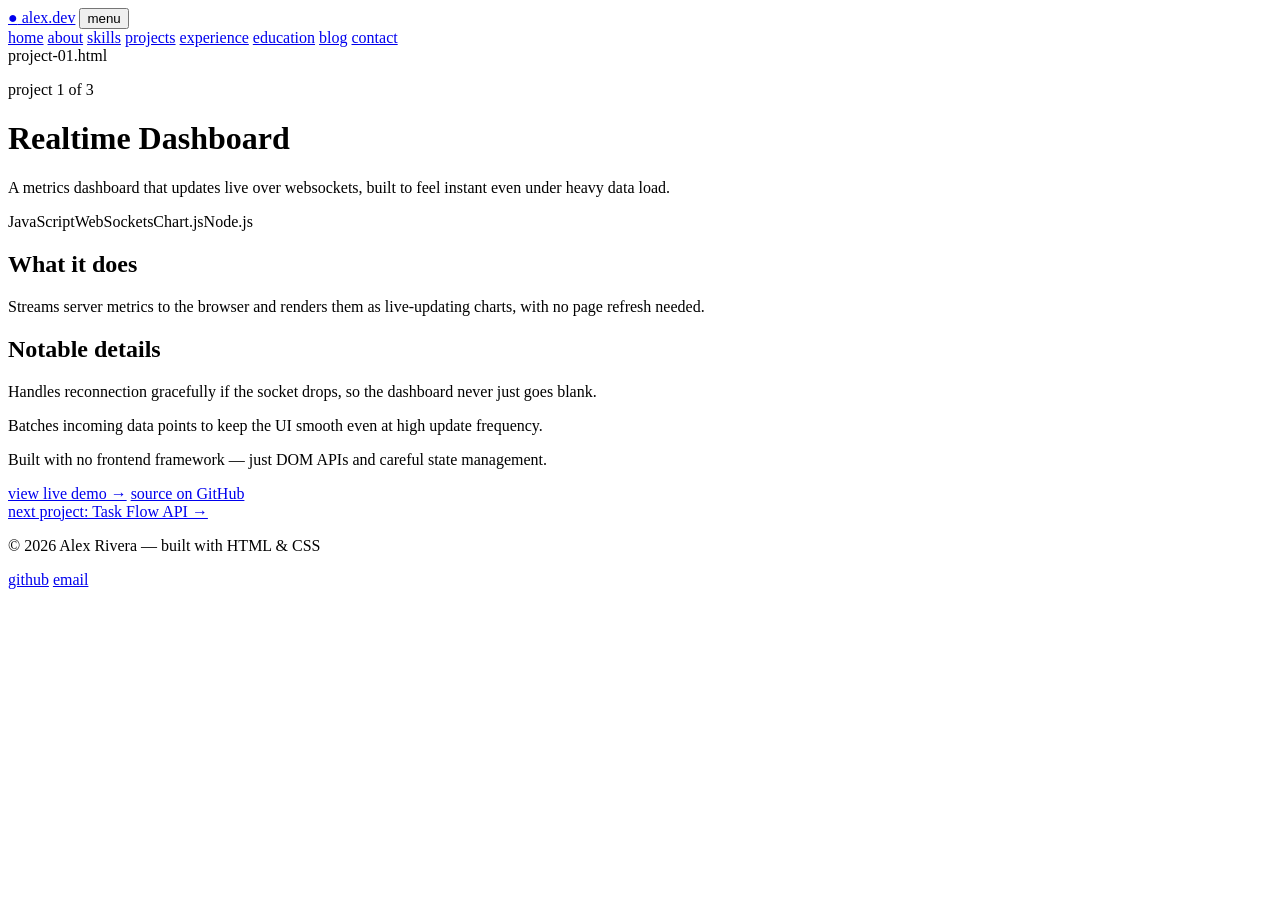
==== projects-01.html @ 83e4cebb "Add files via upload" ====
<!DOCTYPE html>
<html lang="en">
<head>
<meta charset="UTF-8">
<meta name="viewport" content="width=device-width, initial-scale=1.0">
<title>Projects — Alex Rivera</title>
<link rel="stylesheet" href="css/style.css">
</head>
<body>

<nav class="topnav">
  <div class="topnav-inner">
    <a href="index.html" class="brand"><span class="dot">●</span> alex.dev</a>
    <button class="navtoggle" aria-label="Toggle navigation">menu</button>
    <div class="navlinks">
      <a href="index.html">home</a>
      <a href="about.html">about</a>
      <a href="skills.html">skills</a>
      <a href="projects-01.html" class="active">projects</a>
      <a href="experience.html">experience</a>
      <a href="education.html">education</a>
      <a href="blog.html">blog</a>
      <a href="contact.html">contact</a>
    </div>
  </div>
</nav>

<div class="shell">
  <div class="pane">
    <div class="pane-tabbar">
      <div class="pane-tab current">project-01.html</div>
      <div class="pane-dots"><span></span><span></span><span></span></div>
    </div>
    <div class="pane-body">
      <p class="eyebrow">project 1 of 3</p>
      <h1>Realtime Dashboard</h1>
      <p style="margin-top:18px;">A metrics dashboard that updates live over websockets, built to feel instant even under heavy data load.</p>

      <div class="pillrow">
        <span class="pill">JavaScript</span><span class="pill">WebSockets</span><span class="pill">Chart.js</span><span class="pill">Node.js</span>
      </div>

      <section class="reveal">
        <h2>What it does</h2>
        <p>Streams server metrics to the browser and renders them as live-updating charts, with no page refresh needed.</p>
      </section>

      <section class="reveal">
        <h2>Notable details</h2>
        <div class="grid">
          <div class="card"><p>Handles reconnection gracefully if the socket drops, so the dashboard never just goes blank.</p></div><div class="card"><p>Batches incoming data points to keep the UI smooth even at high update frequency.</p></div><div class="card"><p>Built with no frontend framework — just DOM APIs and careful state management.</p></div>
        </div>
      </section>

      <div class="btnrow">
        <a href="#" class="btn btn-primary">view live demo →</a>
        <a href="#" class="btn">source on GitHub</a>
      </div>

      <section class="reveal">
        <a href="projects-02.html" class="inline-link">next project: Task Flow API →</a>
      </section>

    </div>
  </div>
</div>

<footer>
  <div class="shell">
    <p>© 2026 Alex Rivera — built with HTML &amp; CSS</p>
    <div class="footlinks">
      <a href="https://github.com/" target="_blank" rel="noopener">github</a>
      <a href="contact.html">email</a>
    </div>
  </div>
</footer>

<script src="assets/main.js"></script>
</body>
</html>
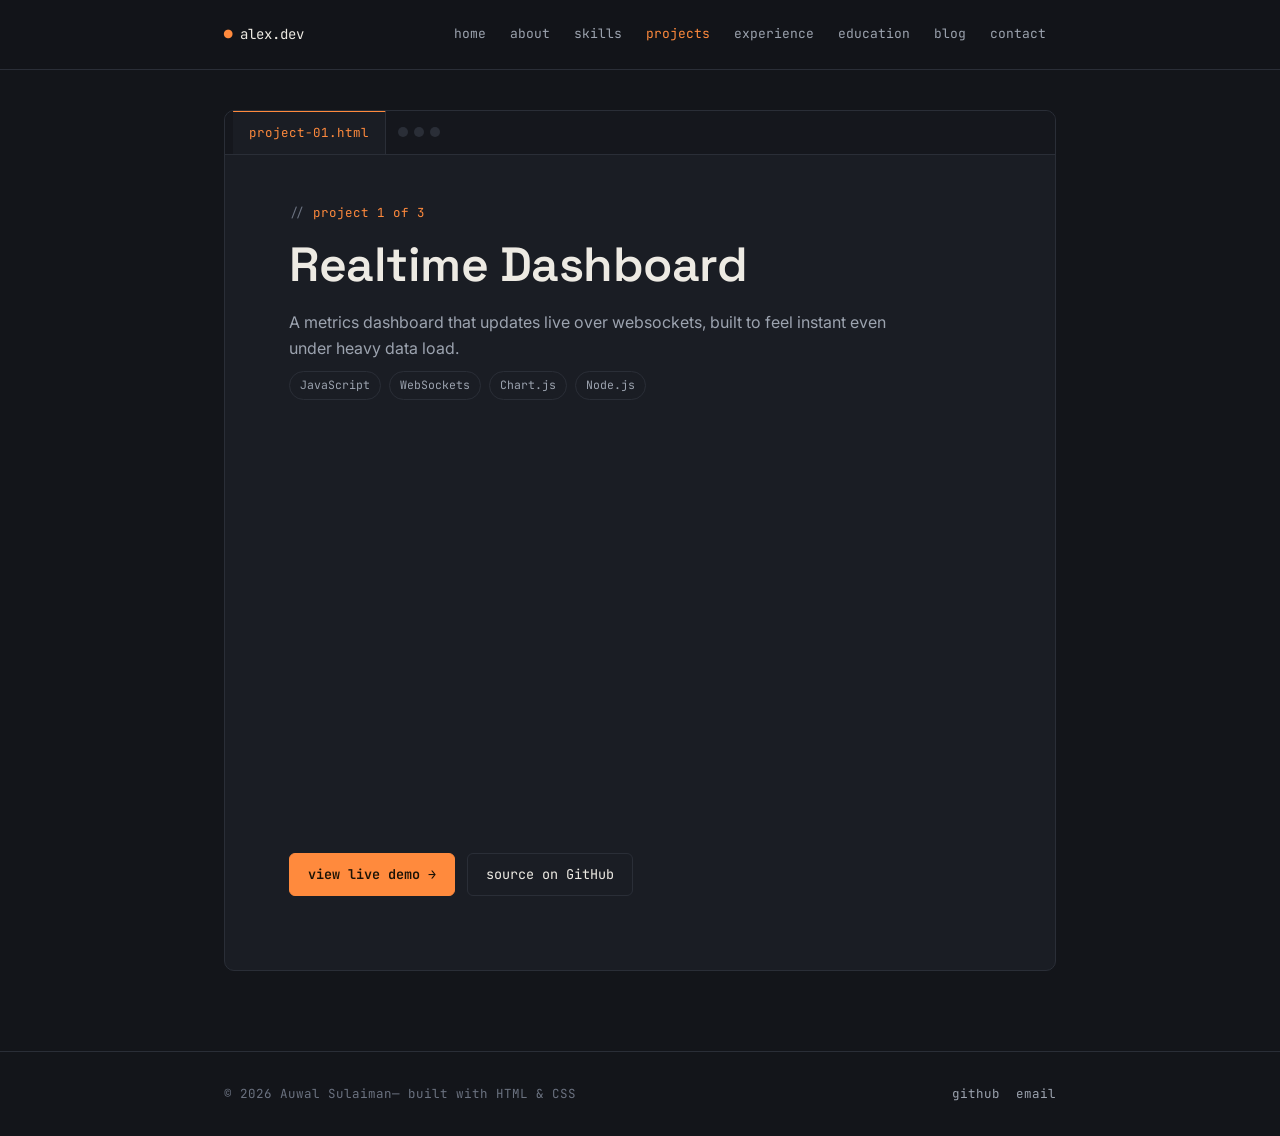
==== commit e584f7cb: "Update projects-01.html" ====
--- a/projects-01.html
+++ b/projects-01.html
@@ -4,7 +4,7 @@
 <meta charset="UTF-8">
 <meta name="viewport" content="width=device-width, initial-scale=1.0">
 <title>Projects — Alex Rivera</title>
-<link rel="stylesheet" href="css/style.css">
+<link rel="stylesheet" href="style.css">
 </head>
 <body>
 
@@ -19,7 +19,7 @@
       <a href="projects-01.html" class="active">projects</a>
       <a href="experience.html">experience</a>
       <a href="education.html">education</a>
-      <a href="blog.html">blog</a>
+      <a href="certificate.html">blog</a>
       <a href="contact.html">contact</a>
     </div>
   </div>
@@ -67,7 +67,7 @@
 
 <footer>
   <div class="shell">
-    <p>© 2026 Alex Rivera — built with HTML &amp; CSS</p>
+    <p>© 2026 Auwal Sulaiman— built with HTML &amp; CSS</p>
     <div class="footlinks">
       <a href="https://github.com/" target="_blank" rel="noopener">github</a>
       <a href="contact.html">email</a>
@@ -75,6 +75,6 @@
   </div>
 </footer>
 
-<script src="assets/main.js"></script>
+<script src="main.js"></script>
 </body>
 </html>
--- a/style.css
+++ b/style.css
@@ -0,0 +1,367 @@
+@import url('https://fonts.googleapis.com/css2?family=Space+Grotesk:wght@500;600;700&family=Inter:wght@400;500;600&family=JetBrains+Mono:wght@400;500;600&display=swap');
+
+/* ---------- Tokens ---------- */
+:root {
+  --bg:        #13151A;
+  --bg-raised: #1A1D24;
+  --border:    #2A2E37;
+  --text:      #EDEAE3;
+  --text-dim:  #9CA3AF;
+  --text-mute: #6B7280;
+  --accent:    #FF8A3D;
+  --accent-dim:#7A4A26;
+  --ok:        #7FB07F;
+
+  --display: 'Space Grotesk', sans-serif;
+  --body:    'Inter', sans-serif;
+  --mono:    'JetBrains Mono', monospace;
+
+  --max: 880px;
+}
+
+* { margin: 0; padding: 0; box-sizing: border-box; }
+
+html { scroll-behavior: smooth; }
+
+body {
+  background: var(--bg);
+  color: var(--text);
+  font-family: var(--body);
+  line-height: 1.6;
+  font-size: 16px;
+  -webkit-font-smoothing: antialiased;
+}
+
+a { color: inherit; text-decoration: none; }
+
+img { max-width: 100%; display: block; }
+
+:focus-visible {
+  outline: 2px solid var(--accent);
+  outline-offset: 3px;
+}
+
+@media (prefers-reduced-motion: reduce) {
+  * { animation: none !important; transition: none !important; scroll-behavior: auto !important; }
+}
+
+/* ---------- Layout shell ---------- */
+.shell {
+  max-width: var(--max);
+  margin: 0 auto;
+  padding: 0 24px;
+}
+
+/* Top nav */
+.topnav {
+  border-bottom: 1px solid var(--border);
+  position: sticky;
+  top: 0;
+  background: rgba(19, 21, 26, 0.92);
+  backdrop-filter: blur(6px);
+  z-index: 50;
+}
+.topnav-inner {
+  max-width: var(--max);
+  margin: 0 auto;
+  padding: 18px 24px;
+  display: flex;
+  align-items: center;
+  justify-content: space-between;
+  gap: 16px;
+}
+.brand {
+  font-family: var(--mono);
+  font-size: 14px;
+  color: var(--text);
+  display: flex;
+  align-items: center;
+  gap: 8px;
+  white-space: nowrap;
+}
+.brand .dot { color: var(--accent); }
+.navlinks {
+  display: flex;
+  gap: 4px;
+  flex-wrap: wrap;
+  font-family: var(--mono);
+  font-size: 13px;
+}
+.navlinks a {
+  padding: 6px 10px;
+  border-radius: 4px;
+  color: var(--text-dim);
+  transition: color .15s, background .15s;
+}
+.navlinks a:hover { color: var(--text); background: var(--bg-raised); }
+.navlinks a.active { color: var(--accent); }
+
+.navtoggle {
+  display: none;
+  background: none;
+  border: 1px solid var(--border);
+  color: var(--text);
+  font-family: var(--mono);
+  font-size: 13px;
+  padding: 6px 10px;
+  border-radius: 4px;
+}
+
+@media (max-width: 760px) {
+  .navlinks {
+    display: none;
+    width: 100%;
+    flex-direction: column;
+    gap: 2px;
+  }
+  .navlinks.open { display: flex; }
+  .topnav-inner { flex-wrap: wrap; }
+  .navtoggle { display: inline-block; }
+}
+
+/* ---------- The "editor pane" signature ---------- */
+.pane {
+  margin: 40px auto 80px;
+  border: 1px solid var(--border);
+  border-radius: 10px;
+  overflow: hidden;
+  background: var(--bg-raised);
+}
+.pane-tabbar {
+  display: flex;
+  align-items: center;
+  border-bottom: 1px solid var(--border);
+  background: #15171D;
+  padding: 0 8px;
+  overflow-x: auto;
+}
+.pane-tab {
+  font-family: var(--mono);
+  font-size: 12.5px;
+  color: var(--text-mute);
+  padding: 11px 16px;
+  border-right: 1px solid var(--border);
+  white-space: nowrap;
+}
+.pane-tab.current {
+  color: var(--accent);
+  background: var(--bg-raised);
+  border-top: 2px solid var(--accent);
+  margin-top: -1px;
+}
+.pane-dots { display: flex; gap: 6px; padding: 0 12px; }
+.pane-dots span { width: 10px; height: 10px; border-radius: 50%; background: var(--border); }
+
+.pane-body { padding: 48px clamp(24px, 6vw, 64px); }
+
+/* ---------- Type ---------- */
+h1, h2, h3 {
+  font-family: var(--display);
+  font-weight: 600;
+  letter-spacing: -0.01em;
+  line-height: 1.15;
+}
+h1 { font-size: clamp(32px, 5vw, 48px); }
+h2 { font-size: clamp(24px, 3.4vw, 30px); margin-bottom: 18px; }
+h3 { font-size: 19px; margin-bottom: 6px; }
+
+.eyebrow {
+  font-family: var(--mono);
+  font-size: 12.5px;
+  color: var(--accent);
+  text-transform: lowercase;
+  margin-bottom: 14px;
+  display: flex;
+  align-items: center;
+  gap: 8px;
+}
+.eyebrow::before { content: "//"; color: var(--text-mute); }
+
+p { color: var(--text-dim); max-width: 640px; }
+p + p { margin-top: 14px; }
+
+section + section { margin-top: 56px; padding-top: 40px; border-top: 1px solid var(--border); }
+
+/* cursor blink for hero name */
+.cursor {
+  display: inline-block;
+  width: 3px;
+  height: 1em;
+  background: var(--accent);
+  margin-left: 6px;
+  vertical-align: -2px;
+  animation: blink 1.1s steps(1) infinite;
+}
+@keyframes blink { 50% { opacity: 0; } }
+
+/* ---------- Buttons / links ---------- */
+.btn {
+  display: inline-flex;
+  align-items: center;
+  gap: 8px;
+  font-family: var(--mono);
+  font-size: 13.5px;
+  padding: 10px 18px;
+  border-radius: 6px;
+  border: 1px solid var(--border);
+  transition: border-color .15s, color .15s, transform .1s;
+}
+.btn:hover { border-color: var(--accent); color: var(--accent); }
+.btn:active { transform: translateY(1px); }
+.btn-primary {
+  background: var(--accent);
+  color: #1A1206;
+  border-color: var(--accent);
+  font-weight: 600;
+}
+.btn-primary:hover { color: #1A1206; opacity: .92; border-color: var(--accent); }
+
+.btnrow { display: flex; gap: 12px; flex-wrap: wrap; margin-top: 28px; }
+
+.inline-link {
+  color: var(--accent);
+  border-bottom: 1px solid var(--accent-dim);
+}
+.inline-link:hover { border-bottom-color: var(--accent); }
+
+/* ---------- Cards / grid ---------- */
+.grid {
+  display: grid;
+  grid-template-columns: repeat(auto-fit, minmax(220px, 1fr));
+  gap: 16px;
+  margin-top: 20px;
+}
+.card {
+  border: 1px solid var(--border);
+  border-radius: 8px;
+  padding: 20px;
+  background: var(--bg);
+  transition: border-color .15s, transform .15s;
+}
+.card:hover { border-color: var(--accent-dim); transform: translateY(-2px); }
+.card .tag {
+  font-family: var(--mono);
+  font-size: 11px;
+  color: var(--text-mute);
+  text-transform: uppercase;
+  letter-spacing: .04em;
+}
+
+/* tags / pills */
+.pill {
+  font-family: var(--mono);
+  font-size: 11.5px;
+  padding: 4px 10px;
+  border-radius: 100px;
+  border: 1px solid var(--border);
+  color: var(--text-dim);
+  display: inline-block;
+}
+.pillrow { display: flex; flex-wrap: wrap; gap: 8px; margin-top: 10px; }
+
+/* status dot, like git status */
+.status {
+  font-family: var(--mono);
+  font-size: 12.5px;
+  color: var(--text-mute);
+  display: inline-flex;
+  align-items: center;
+  gap: 6px;
+}
+.status::before {
+  content: "";
+  width: 7px; height: 7px;
+  border-radius: 50%;
+  background: var(--ok);
+}
+
+/* skill bars */
+.skill-row { margin-bottom: 16px; }
+.skill-label {
+  display: flex;
+  justify-content: space-between;
+  font-family: var(--mono);
+  font-size: 13px;
+  margin-bottom: 6px;
+  color: var(--text);
+}
+.skill-label span:last-child { color: var(--text-mute); }
+.skill-track {
+  height: 6px;
+  border-radius: 100px;
+  background: var(--bg);
+  border: 1px solid var(--border);
+  overflow: hidden;
+}
+.skill-fill { height: 100%; background: var(--accent); border-radius: 100px; }
+
+/* timeline */
+.tl-item { position: relative; padding-left: 28px; padding-bottom: 32px; border-left: 1px solid var(--border); margin-left: 4px; }
+.tl-item:last-child { border-color: transparent; padding-bottom: 0; }
+.tl-item::before {
+  content: "";
+  position: absolute;
+  left: -4.5px; top: 4px;
+  width: 9px; height: 9px;
+  border-radius: 50%;
+  background: var(--accent);
+  border: 2px solid var(--bg-raised);
+}
+.tl-date { font-family: var(--mono); font-size: 12px; color: var(--text-mute); margin-bottom: 4px; }
+
+/* footer */
+footer {
+  border-top: 1px solid var(--border);
+  padding: 32px 24px;
+  text-align: center;
+}
+footer .shell {
+  display: flex;
+  justify-content: space-between;
+  align-items: center;
+  flex-wrap: wrap;
+  gap: 12px;
+  text-align: left;
+}
+footer p { font-family: var(--mono); font-size: 12.5px; color: var(--text-mute); margin: 0; }
+.footlinks { display: flex; gap: 16px; font-family: var(--mono); font-size: 12.5px; }
+.footlinks a { color: var(--text-dim); }
+.footlinks a:hover { color: var(--accent); }
+
+/* fade-in on scroll */
+.reveal {
+  opacity: 0;
+  transform: translateY(8px);
+  transition: opacity .5s ease, transform .5s ease;
+}
+.reveal.in { opacity: 1; transform: translateY(0); }
+
+/* blog list */
+.post {
+  padding: 18px 0;
+  border-bottom: 1px solid var(--border);
+}
+.post:last-child { border-bottom: none; }
+.post-meta { font-family: var(--mono); font-size: 12px; color: var(--text-mute); margin-bottom: 4px; }
+
+/* contact form */
+.field { margin-bottom: 18px; }
+.field label {
+  display: block;
+  font-family: var(--mono);
+  font-size: 12.5px;
+  color: var(--text-mute);
+  margin-bottom: 6px;
+}
+.field input, .field textarea {
+  width: 100%;
+  background: var(--bg);
+  border: 1px solid var(--border);
+  border-radius: 6px;
+  padding: 10px 12px;
+  color: var(--text);
+  font-family: var(--body);
+  font-size: 14px;
+}
+.field input:focus, .field textarea:focus { outline: none; border-color: var(--accent); }
+.field textarea { resize: vertical; min-height: 120px; }
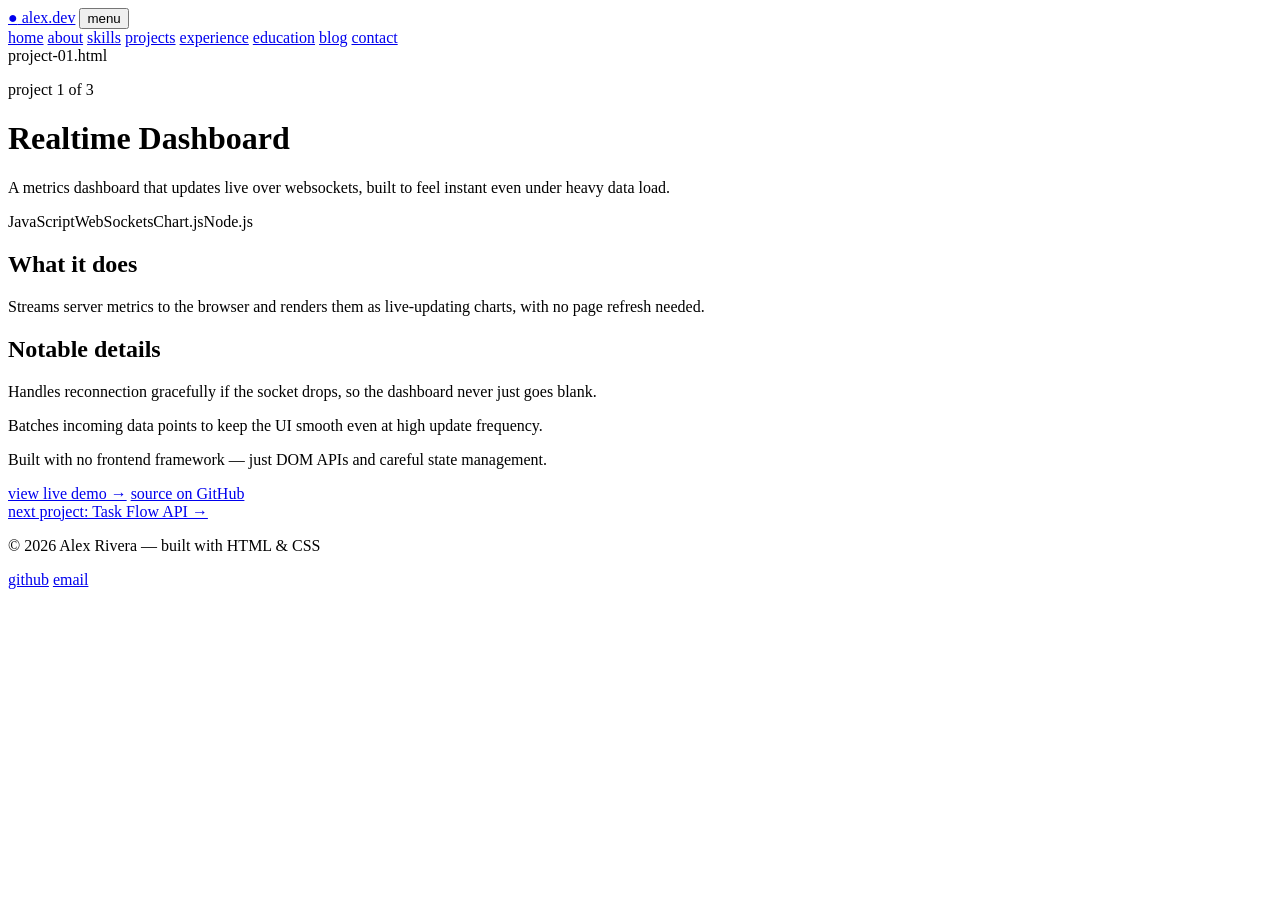
==== commit 18df3dcf: "Add files via upload" ====
--- a/projects-01.html
+++ b/projects-01.html
@@ -4,7 +4,7 @@
 <meta charset="UTF-8">
 <meta name="viewport" content="width=device-width, initial-scale=1.0">
 <title>Projects — Alex Rivera</title>
-<link rel="stylesheet" href="style.css">
+<link rel="stylesheet" href="css/style.css">
 </head>
 <body>
 
@@ -19,7 +19,7 @@
       <a href="projects-01.html" class="active">projects</a>
       <a href="experience.html">experience</a>
       <a href="education.html">education</a>
-      <a href="certificate.html">blog</a>
+      <a href="blog.html">blog</a>
       <a href="contact.html">contact</a>
     </div>
   </div>
@@ -67,7 +67,7 @@
 
 <footer>
   <div class="shell">
-    <p>© 2026 Auwal Sulaiman— built with HTML &amp; CSS</p>
+    <p>© 2026 Alex Rivera — built with HTML &amp; CSS</p>
     <div class="footlinks">
       <a href="https://github.com/" target="_blank" rel="noopener">github</a>
       <a href="contact.html">email</a>
@@ -75,6 +75,6 @@
   </div>
 </footer>
 
-<script src="main.js"></script>
+<script src="assets/main.js"></script>
 </body>
 </html>
